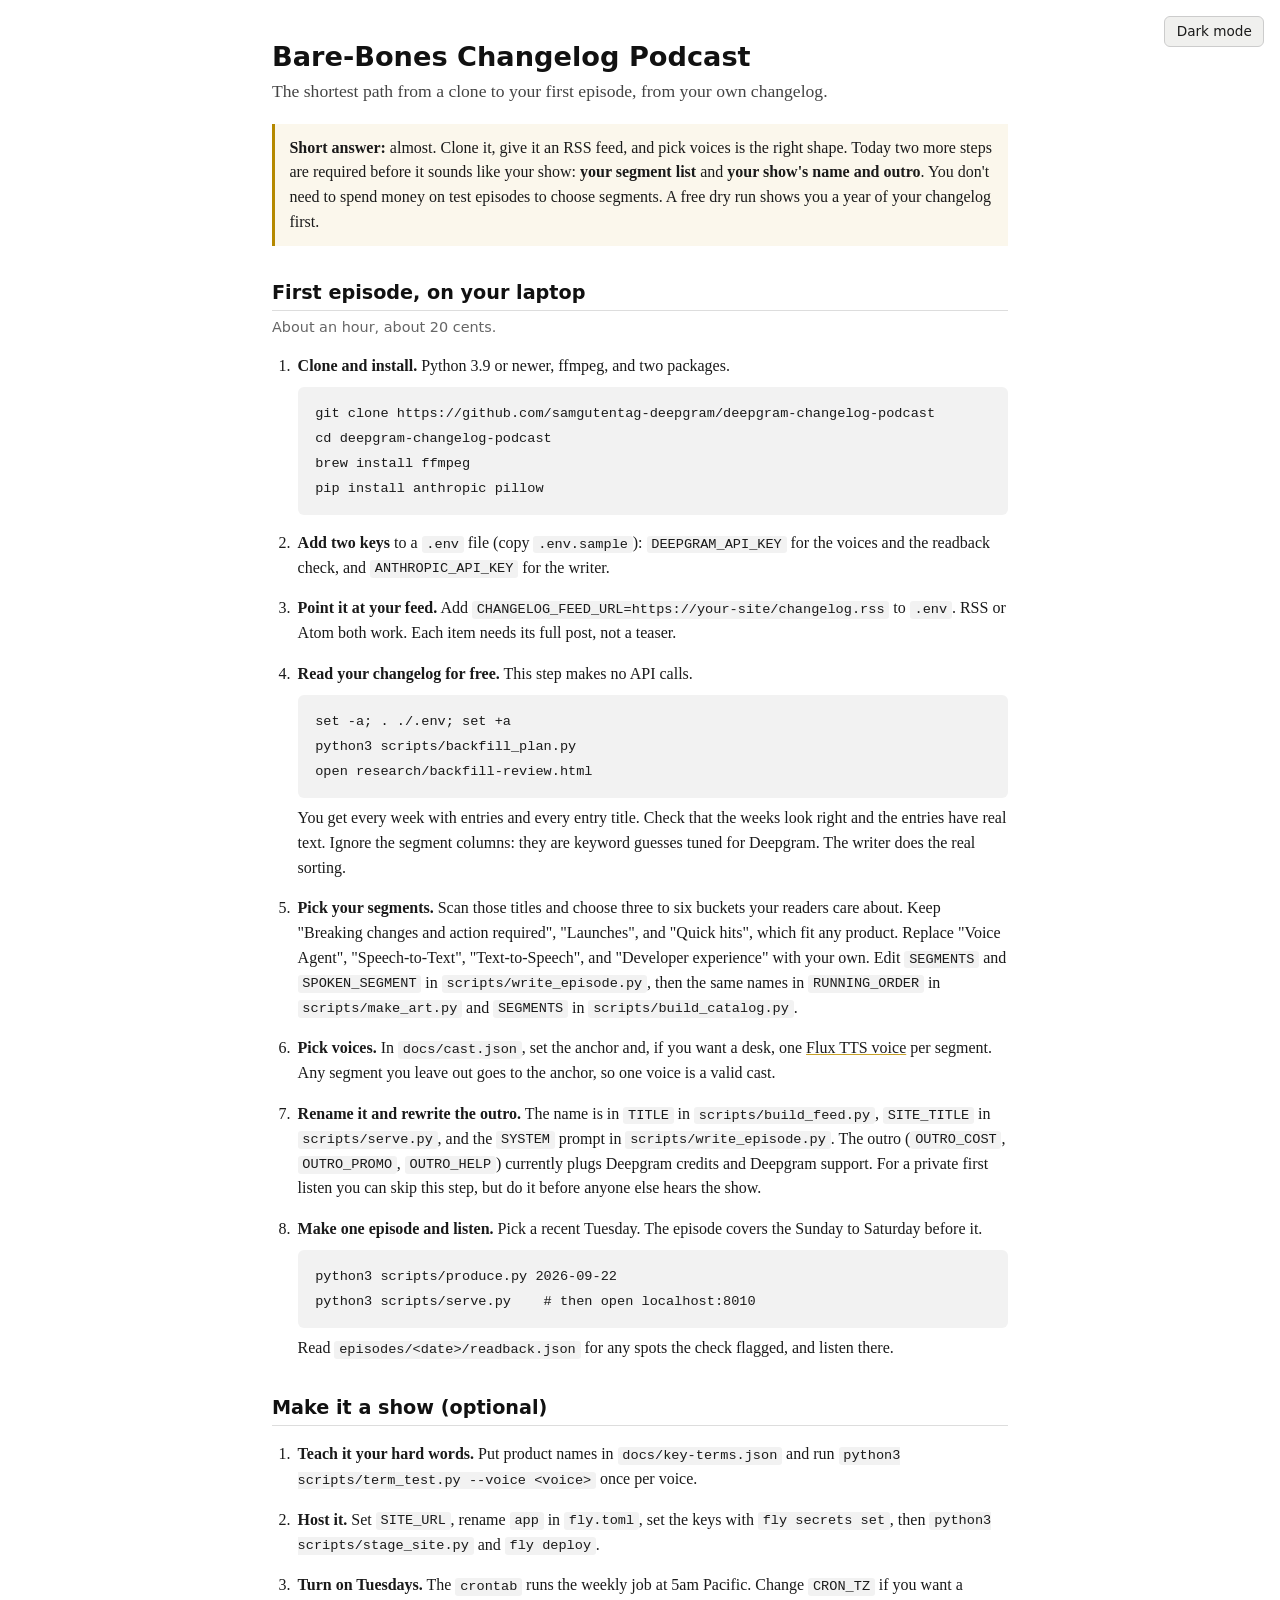
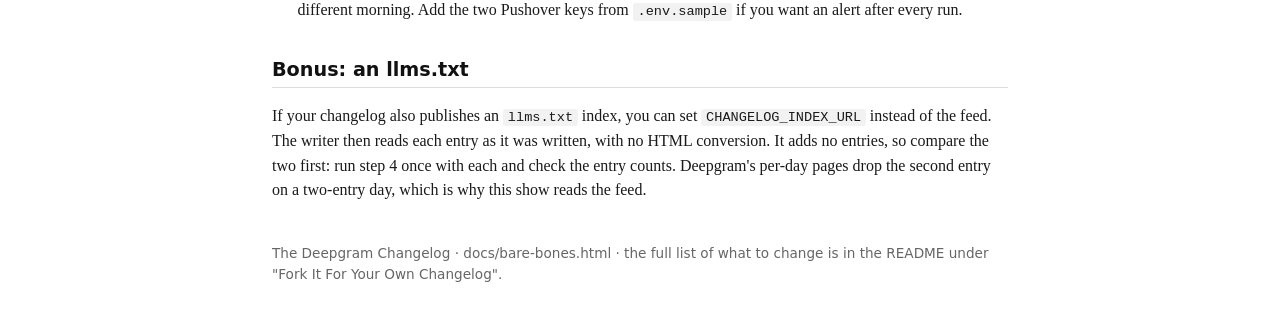
==== docs/bare-bones.html @ 5af5adce "feat: the RSS feed is the default changelog source; add the bare-bones guide Co-Authored-By: Claude " ====
<!DOCTYPE html>
<!--
  Canonical print-ready HTML document template for Sam.
  Source of truth for ALL standalone HTML docs authored under ~/Developer
  (reports, specs, notes, briefs, study guides, checklists, reference).

  Referenced by ~/.claude/CLAUDE.md > Document Format.

  RULES FOR CLAUDE:
  - Use the <style> block, the #theme-toggle button, and the theme <script>
    VERBATIM. Do not restyle, rename variables, reorder, or regenerate them
    from memory. They must look and behave identically in every document.
  - Only replace the <title>, the visible content between the markers, and
    (if needed) ADD new content-specific classes at the END of the <style>
    block. Never edit the theme variables or the toggle chrome.
  - The base rules already encode Sam's conventions: serif body, system-sans
    headings, minimal color, page-break-friendly, no external assets.
  - No em dashes in the content. Preserve any verbatim quoted text exactly.
-->
<html lang="en">
<head>
<meta charset="utf-8">
<meta name="viewport" content="width=device-width, initial-scale=1">
<title>Bare-Bones Changelog Podcast</title>
<style>
  /* ===== THEME CHROME — DO NOT EDIT (keep identical across all docs) ===== */
  :root {
    --bg: #fff;
    --text: #1a1a1a;
    --heading: #111;
    --muted: #555;
    --muted2: #444;
    --faint: #666;
    --rule: #ddd;
    --dot: #e2e2e2;
    --code-bg: #f2f2f2;
    --setup-bg: #f6f6f4;
    --setup-border: #e0e0dc;
    --watch-bg: #fbf7ec;
    --watch-border: #b58900;
    --btn-bg: #f0f0ee;
    --btn-border: #ccc;
    --accent: #c9a227;
  }
  html[data-theme="dark"] {
    --bg: #17191d;
    --text: #cfd2d6;
    --heading: #f1f2f4;
    --muted: #9aa0a6;
    --muted2: #b3b8bd;
    --faint: #888e94;
    --rule: #34383e;
    --dot: #2b2f34;
    --code-bg: #262a30;
    --setup-bg: #1e2126;
    --setup-border: #34383e;
    --watch-bg: #241f14;
    --watch-border: #c9a227;
    --btn-bg: #23262b;
    --btn-border: #3a3f45;
  }
  #theme-toggle {
    position: fixed;
    top: 1rem;
    right: 1rem;
    font-family: system-ui, sans-serif;
    font-size: 0.85rem;
    color: var(--text);
    background: var(--btn-bg);
    border: 1px solid var(--btn-border);
    border-radius: 6px;
    padding: 0.4rem 0.7rem;
    cursor: pointer;
    z-index: 10;
  }
  #theme-toggle:hover { border-color: var(--faint); }
  /* ===== END THEME CHROME ===== */

  /* ===== BASE DOCUMENT STYLE (Sam's standing conventions) ===== */
  body {
    font-family: Georgia, 'Times New Roman', serif;
    font-size: 16px;
    line-height: 1.55;
    color: var(--text);
    max-width: 46rem;
    margin: 2.5rem auto;
    padding: 0 1.5rem;
    background: var(--bg);
    transition: background 0.15s ease, color 0.15s ease;
  }
  h1, h2, h3 {
    font-family: system-ui, -apple-system, 'Segoe UI', sans-serif;
    line-height: 1.25;
    color: var(--heading);
  }
  h1 { font-size: 1.7rem; margin: 0 0 0.25rem; }
  h2 {
    font-size: 1.2rem;
    margin: 2.2rem 0 0.6rem;
    padding-bottom: 0.3rem;
    border-bottom: 1px solid var(--rule);
    page-break-after: avoid;
  }
  h3 { font-size: 1.02rem; margin: 1.5rem 0 0.4rem; }
  p, li { color: var(--text); }
  a { color: inherit; text-decoration: underline; text-decoration-color: var(--accent); }
  code {
    font-family: 'SF Mono', ui-monospace, Menlo, monospace;
    font-size: 0.85em;
    background: var(--code-bg);
    padding: 0.1em 0.35em;
    border-radius: 3px;
  }
  pre {
    background: var(--code-bg);
    padding: 0.9rem 1.1rem;
    border-radius: 6px;
    overflow-x: auto;
    page-break-inside: avoid;
  }
  pre code { background: none; padding: 0; }
  blockquote {
    border-left: 3px solid var(--watch-border);
    background: var(--watch-bg);
    margin: 0.8rem 0;
    padding: 0.7rem 0.9rem;
    page-break-inside: avoid;
  }
  table { border-collapse: collapse; width: 100%; margin: 0.8rem 0; page-break-inside: avoid; }
  th, td { border: 1px solid var(--rule); padding: 0.45rem 0.7rem; text-align: left; font-size: 0.95rem; }
  th { font-family: system-ui, sans-serif; }
  .meta { margin-top: 2.5rem; color: var(--faint); font-size: 0.85rem; font-family: system-ui, sans-serif; }
  /* ===== END BASE ===== */

  /* ===== PRINT: force clean light, hide the toggle ===== */
  @media print {
    :root { --bg:#fff; --text:#1a1a1a; --heading:#111; --setup-bg:#f6f6f4; --watch-bg:#fbf7ec; --code-bg:#f2f2f2; }
    body { margin: 0; font-size: 12pt; }
    blockquote, pre { background: none; }
    #theme-toggle { display: none; }
  }

  /* ===== Document-specific styles may be ADDED below this line ===== */
  .lede { font-size: 1.1rem; color: var(--muted2); margin: 0 0 1.2rem; }
  .meta-line { color: var(--faint); font-family: system-ui, sans-serif; font-size: 0.9rem; margin-top: -0.3rem; }
  ol.steps { padding-left: 1.4rem; }
  ol.steps > li { margin: 0 0 1rem; padding-left: 0.2rem; }
  ol.steps pre { margin: 0.5rem 0; }
</style>
</head>
<body>

<button id="theme-toggle" type="button" aria-label="Toggle dark mode">Light mode</button>

<!-- ===== CONTENT START ===== -->
<h1>Bare-Bones Changelog Podcast</h1>
<p class="lede">The shortest path from a clone to your first episode, from your own changelog.</p>

<blockquote><strong>Short answer:</strong> almost. Clone it, give it an RSS feed, and pick voices is the right shape. Today two more steps are required before it sounds like your show: <strong>your segment list</strong> and <strong>your show's name and outro</strong>. You don't need to spend money on test episodes to choose segments. A free dry run shows you a year of your changelog first.</blockquote>

<h2>First episode, on your laptop</h2>
<p class="meta-line">About an hour, about 20 cents.</p>
<ol class="steps">
  <li><strong>Clone and install.</strong> Python 3.9 or newer, ffmpeg, and two packages.
<pre><code>git clone https://github.com/samgutentag-deepgram/deepgram-changelog-podcast
cd deepgram-changelog-podcast
brew install ffmpeg
pip install anthropic pillow</code></pre></li>

  <li><strong>Add two keys</strong> to a <code>.env</code> file (copy <code>.env.sample</code>): <code>DEEPGRAM_API_KEY</code> for the voices and the readback check, and <code>ANTHROPIC_API_KEY</code> for the writer.</li>

  <li><strong>Point it at your feed.</strong> Add <code>CHANGELOG_FEED_URL=https://your-site/changelog.rss</code> to <code>.env</code>. RSS or Atom both work. Each item needs its full post, not a teaser.</li>

  <li><strong>Read your changelog for free.</strong> This step makes no API calls.
<pre><code>set -a; . ./.env; set +a
python3 scripts/backfill_plan.py
open research/backfill-review.html</code></pre>
  You get every week with entries and every entry title. Check that the weeks look right and the entries have real text. Ignore the segment columns: they are keyword guesses tuned for Deepgram. The writer does the real sorting.</li>

  <li><strong>Pick your segments.</strong> Scan those titles and choose three to six buckets your readers care about. Keep "Breaking changes and action required", "Launches", and "Quick hits", which fit any product. Replace "Voice Agent", "Speech-to-Text", "Text-to-Speech", and "Developer experience" with your own. Edit <code>SEGMENTS</code> and <code>SPOKEN_SEGMENT</code> in <code>scripts/write_episode.py</code>, then the same names in <code>RUNNING_ORDER</code> in <code>scripts/make_art.py</code> and <code>SEGMENTS</code> in <code>scripts/build_catalog.py</code>.</li>

  <li><strong>Pick voices.</strong> In <code>docs/cast.json</code>, set the anchor and, if you want a desk, one <a href="https://developers.deepgram.com/docs/flux-tts/overview">Flux TTS voice</a> per segment. Any segment you leave out goes to the anchor, so one voice is a valid cast.</li>

  <li><strong>Rename it and rewrite the outro.</strong> The name is in <code>TITLE</code> in <code>scripts/build_feed.py</code>, <code>SITE_TITLE</code> in <code>scripts/serve.py</code>, and the <code>SYSTEM</code> prompt in <code>scripts/write_episode.py</code>. The outro (<code>OUTRO_COST</code>, <code>OUTRO_PROMO</code>, <code>OUTRO_HELP</code>) currently plugs Deepgram credits and Deepgram support. For a private first listen you can skip this step, but do it before anyone else hears the show.</li>

  <li><strong>Make one episode and listen.</strong> Pick a recent Tuesday. The episode covers the Sunday to Saturday before it.
<pre><code>python3 scripts/produce.py 2026-09-22
python3 scripts/serve.py    # then open localhost:8010</code></pre>
  Read <code>episodes/&lt;date&gt;/readback.json</code> for any spots the check flagged, and listen there.</li>
</ol>

<h2>Make it a show (optional)</h2>
<ol class="steps">
  <li><strong>Teach it your hard words.</strong> Put product names in <code>docs/key-terms.json</code> and run <code>python3 scripts/term_test.py --voice &lt;voice&gt;</code> once per voice.</li>
  <li><strong>Host it.</strong> Set <code>SITE_URL</code>, rename <code>app</code> in <code>fly.toml</code>, set the keys with <code>fly secrets set</code>, then <code>python3 scripts/stage_site.py</code> and <code>fly deploy</code>.</li>
  <li><strong>Turn on Tuesdays.</strong> The <code>crontab</code> runs the weekly job at 5am Pacific. Change <code>CRON_TZ</code> if you want a different morning. Add the two Pushover keys from <code>.env.sample</code> if you want an alert after every run.</li>
</ol>

<h2>Bonus: an llms.txt</h2>
<p>If your changelog also publishes an <code>llms.txt</code> index, you can set <code>CHANGELOG_INDEX_URL</code> instead of the feed. The writer then reads each entry as it was written, with no HTML conversion. It adds no entries, so compare the two first: run step 4 once with each and check the entry counts. Deepgram's per-day pages drop the second entry on a two-entry day, which is why this show reads the feed.</p>

<p class="meta">The Deepgram Changelog · docs/bare-bones.html · the full list of what to change is in the README under "Fork It For Your Own Changelog".</p>
<!-- ===== CONTENT END ===== -->

<script>
  /* ===== THEME SCRIPT — DO NOT EDIT (keep identical across all docs) ===== */
  (function () {
    var root = document.documentElement;
    var btn = document.getElementById('theme-toggle');
    var stored = null;
    try { stored = localStorage.getItem('doc-theme'); } catch (e) {}
    var systemDark = window.matchMedia && window.matchMedia('(prefers-color-scheme: dark)').matches;
    var theme = stored || (systemDark ? 'dark' : 'light');

    function apply(t) {
      root.setAttribute('data-theme', t);
      btn.textContent = t === 'dark' ? 'Light mode' : 'Dark mode';
    }
    apply(theme);

    btn.addEventListener('click', function () {
      theme = root.getAttribute('data-theme') === 'dark' ? 'light' : 'dark';
      apply(theme);
      try { localStorage.setItem('doc-theme', theme); } catch (e) {}
    });
  })();
  /* ===== END THEME SCRIPT ===== */
</script>

</body>
</html>
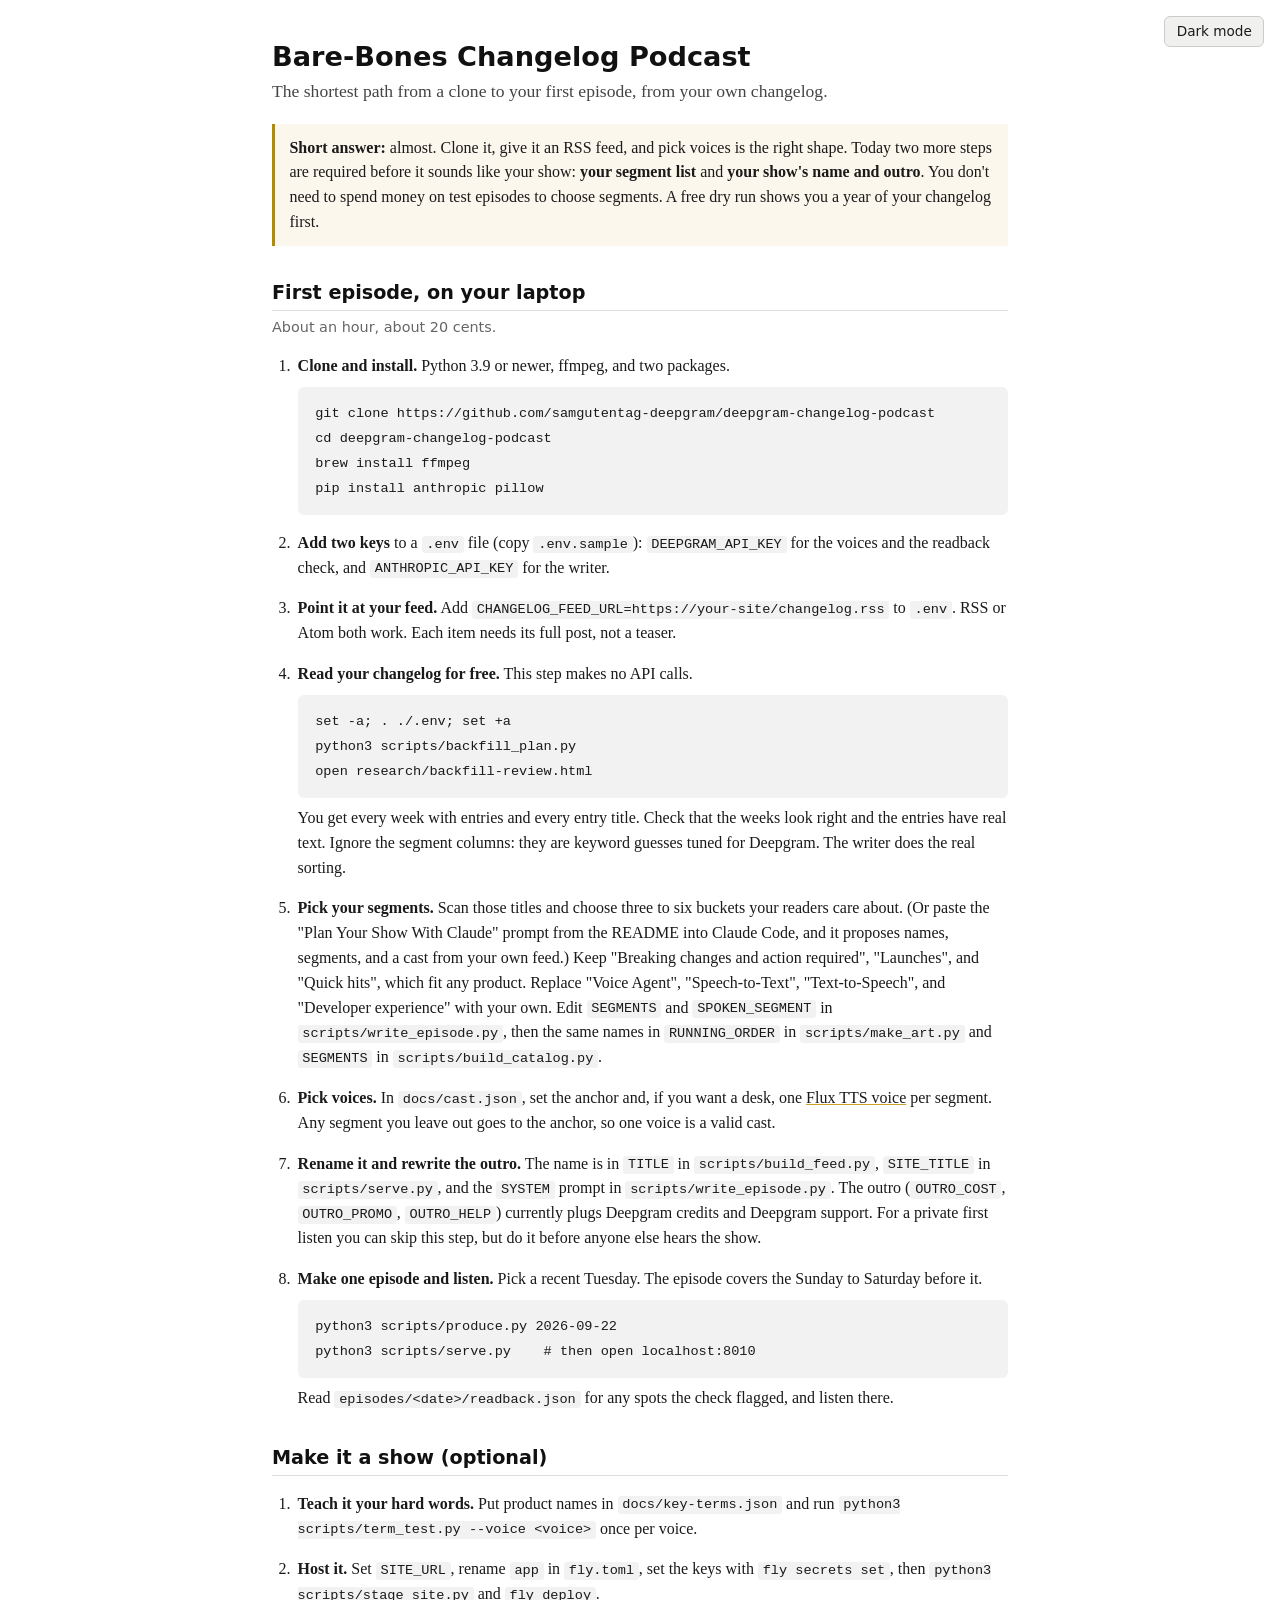
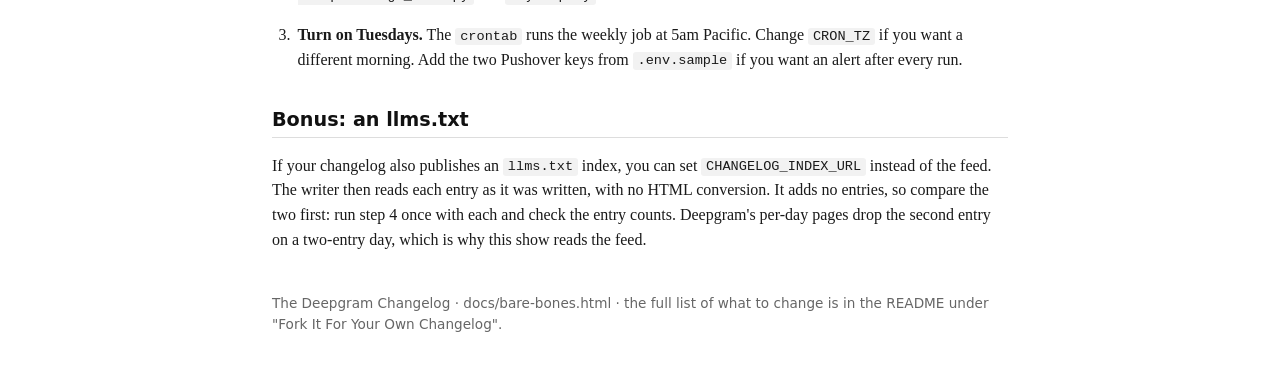
==== commit 30f48919: "docs: a paste-in prompt to plan a show from your own changelog feed Co-Authored-By: Claude Opus 5.5 " ====
--- a/docs/bare-bones.html
+++ b/docs/bare-bones.html
@@ -177,7 +177,7 @@
 open research/backfill-review.html</code></pre>
   You get every week with entries and every entry title. Check that the weeks look right and the entries have real text. Ignore the segment columns: they are keyword guesses tuned for Deepgram. The writer does the real sorting.</li>
 
-  <li><strong>Pick your segments.</strong> Scan those titles and choose three to six buckets your readers care about. Keep "Breaking changes and action required", "Launches", and "Quick hits", which fit any product. Replace "Voice Agent", "Speech-to-Text", "Text-to-Speech", and "Developer experience" with your own. Edit <code>SEGMENTS</code> and <code>SPOKEN_SEGMENT</code> in <code>scripts/write_episode.py</code>, then the same names in <code>RUNNING_ORDER</code> in <code>scripts/make_art.py</code> and <code>SEGMENTS</code> in <code>scripts/build_catalog.py</code>.</li>
+  <li><strong>Pick your segments.</strong> Scan those titles and choose three to six buckets your readers care about. (Or paste the "Plan Your Show With Claude" prompt from the README into Claude Code, and it proposes names, segments, and a cast from your own feed.) Keep "Breaking changes and action required", "Launches", and "Quick hits", which fit any product. Replace "Voice Agent", "Speech-to-Text", "Text-to-Speech", and "Developer experience" with your own. Edit <code>SEGMENTS</code> and <code>SPOKEN_SEGMENT</code> in <code>scripts/write_episode.py</code>, then the same names in <code>RUNNING_ORDER</code> in <code>scripts/make_art.py</code> and <code>SEGMENTS</code> in <code>scripts/build_catalog.py</code>.</li>
 
   <li><strong>Pick voices.</strong> In <code>docs/cast.json</code>, set the anchor and, if you want a desk, one <a href="https://developers.deepgram.com/docs/flux-tts/overview">Flux TTS voice</a> per segment. Any segment you leave out goes to the anchor, so one voice is a valid cast.</li>
 
